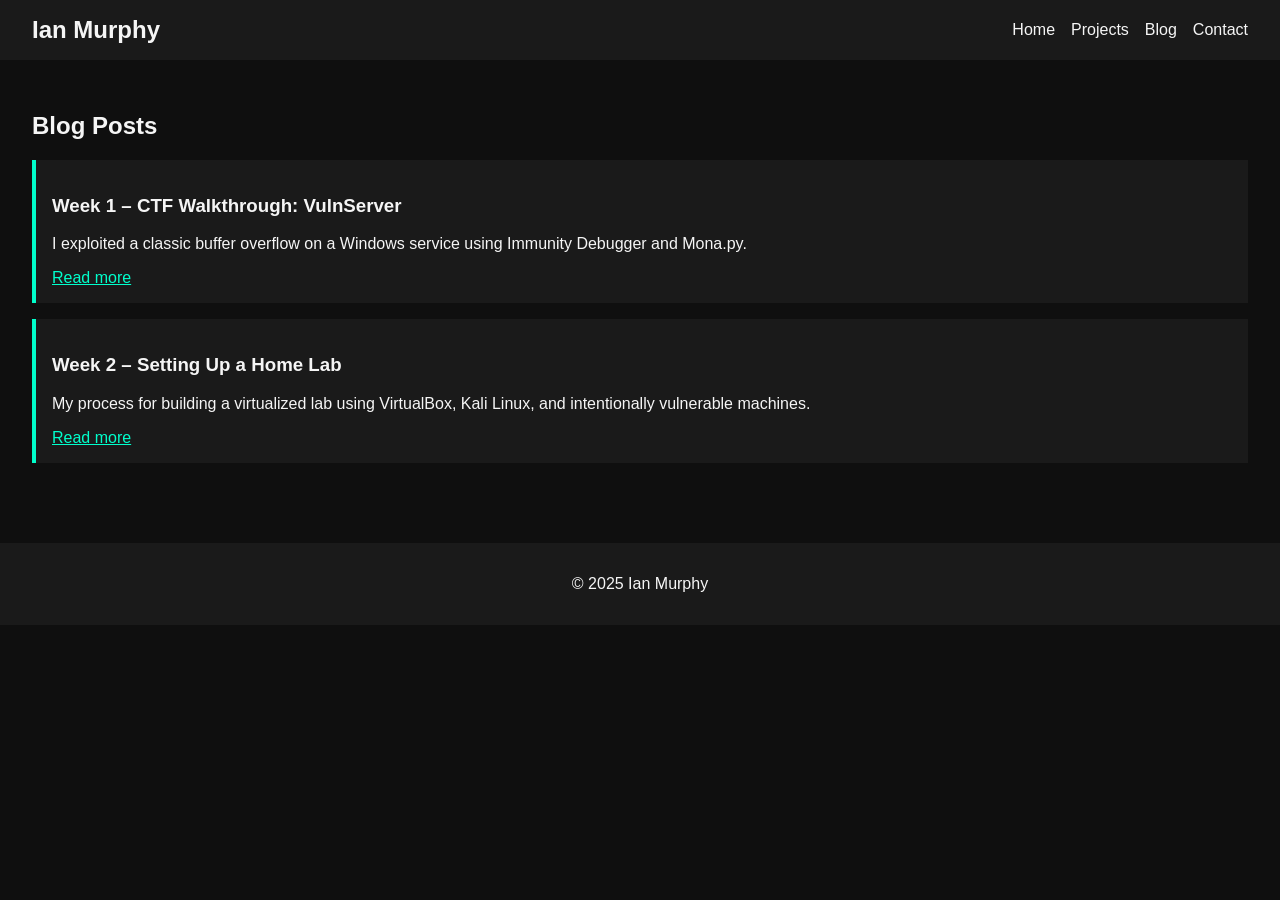
==== blog.html @ 25a6cb8d "Initial commit" ====
<!DOCTYPE html>
<html lang="en">
<head>
  <meta charset="UTF-8">
  <meta name="viewport" content="width=device-width, initial-scale=1.0">
  <title>Blog – Ian Murphy</title>
  <link rel="stylesheet" href="css/style.css">
</head>
<body>
  <header>
    <nav>
      <h1>Ian Murphy</h1>
      <ul>
        <li><a href="index.html">Home</a></li>
        <li><a href="projects.html">Projects</a></li>
        <li><a href="blog.html">Blog</a></li>
        <li><a href="contact.html">Contact</a></li>
      </ul>
    </nav>
  </header>
  <main class="blog">
    <h2>Blog Posts</h2>
    <article>
      <h3>Week 1 – CTF Walkthrough: VulnServer</h3>
      <p>I exploited a classic buffer overflow on a Windows service using Immunity Debugger and Mona.py.</p>
      <a href="#">Read more</a>
    </article>
    <article>
      <h3>Week 2 – Setting Up a Home Lab</h3>
      <p>My process for building a virtualized lab using VirtualBox, Kali Linux, and intentionally vulnerable machines.</p>
      <a href="#">Read more</a>
    </article>
  </main>
  <footer>
    <p>&copy; 2025 Ian Murphy</p>
  </footer>
</body>
</html>
---- css/style.css ----
body {
  font-family: Arial, sans-serif;
  margin: 0;
  padding: 0;
  background-color: #0f0f0f;
  color: #f5f5f5;
}
header nav {
  background-color: #1a1a1a;
  display: flex;
  justify-content: space-between;
  align-items: center;
  padding: 1rem 2rem;
}
nav h1 {
  margin: 0;
}
nav ul {
  list-style: none;
  display: flex;
  gap: 1rem;
  margin: 0;
}
nav a {
  color: #f5f5f5;
  text-decoration: none;
}
nav a:hover {
  color: #00ffcc;
}
main {
  padding: 2rem;
}
.hero {
  display: flex;
  gap: 2rem;
  align-items: center;
}
.profile-pic {
  width: 150px;
  border-radius: 50%;
}
.project-card, article {
  background: #1a1a1a;
  padding: 1rem;
  margin-bottom: 1rem;
  border-left: 4px solid #00ffcc;
}
footer {
  text-align: center;
  padding: 1rem;
  background-color: #1a1a1a;
  margin-top: 2rem;
}
a {
  color: #00ffcc;
}
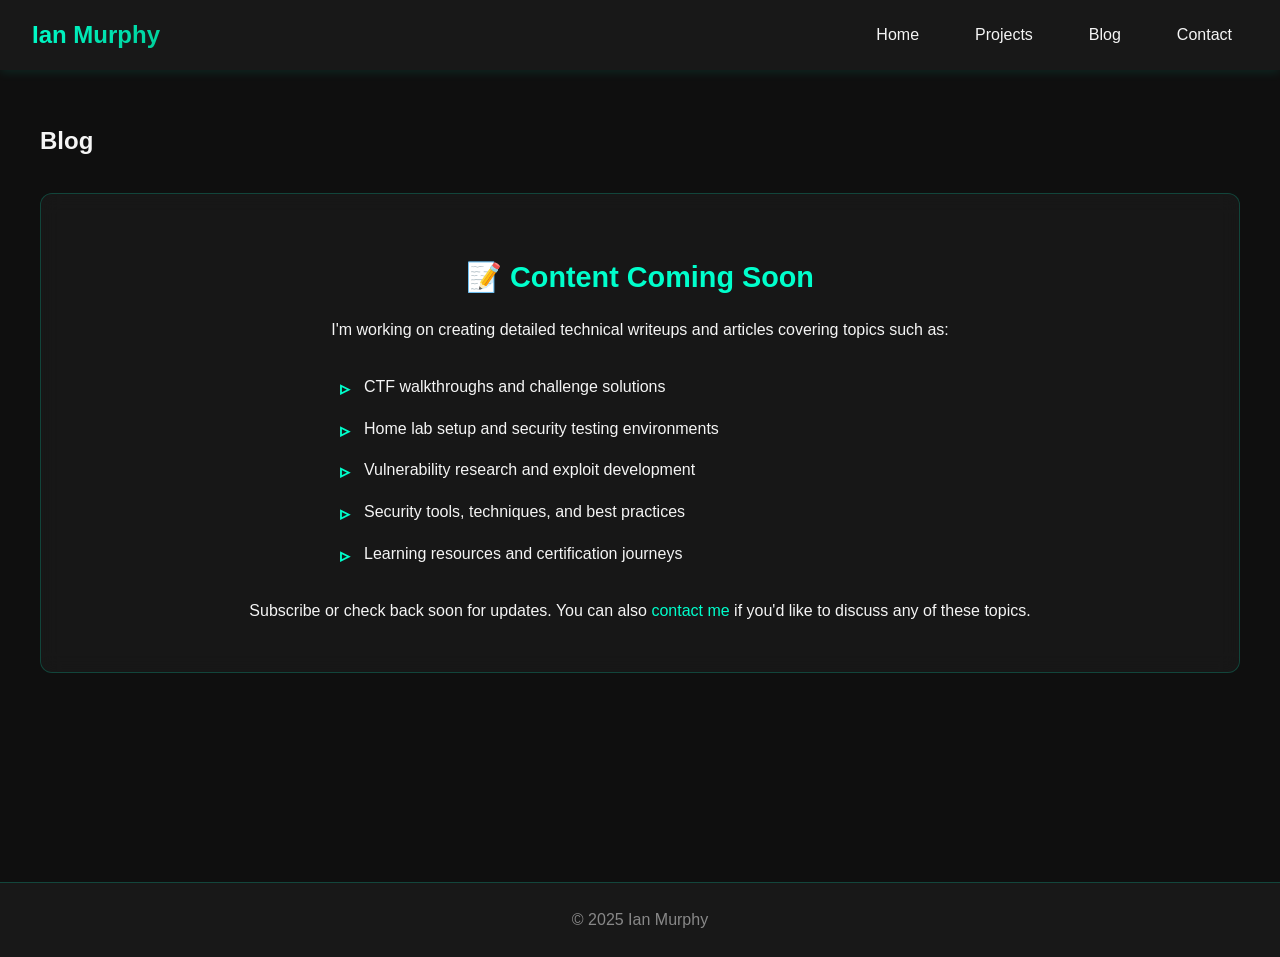
==== commit 4c7d1a75: "lots of changes" ====
--- a/blog.html
+++ b/blog.html
@@ -3,7 +3,7 @@
 <head>
   <meta charset="UTF-8">
   <meta name="viewport" content="width=device-width, initial-scale=1.0">
-  <title>Blog – Ian Murphy</title>
+  <title>Blog — Ian Murphy</title>
   <link rel="stylesheet" href="css/style.css">
 </head>
 <body>
@@ -19,20 +19,22 @@
     </nav>
   </header>
   <main class="blog">
-    <h2>Blog Posts</h2>
-    <article>
-      <h3>Week 1 – CTF Walkthrough: VulnServer</h3>
-      <p>I exploited a classic buffer overflow on a Windows service using Immunity Debugger and Mona.py.</p>
-      <a href="#">Read more</a>
-    </article>
-    <article>
-      <h3>Week 2 – Setting Up a Home Lab</h3>
-      <p>My process for building a virtualized lab using VirtualBox, Kali Linux, and intentionally vulnerable machines.</p>
-      <a href="#">Read more</a>
-    </article>
+    <h2>Blog</h2>
+    <div class="coming-soon">
+      <h3>📝 Content Coming Soon</h3>
+      <p>I'm working on creating detailed technical writeups and articles covering topics such as:</p>
+      <ul>
+        <li>CTF walkthroughs and challenge solutions</li>
+        <li>Home lab setup and security testing environments</li>
+        <li>Vulnerability research and exploit development</li>
+        <li>Security tools, techniques, and best practices</li>
+        <li>Learning resources and certification journeys</li>
+      </ul>
+      <p>Subscribe or check back soon for updates. You can also <a href="contact.html">contact me</a> if you'd like to discuss any of these topics.</p>
+    </div>
   </main>
   <footer>
     <p>&copy; 2025 Ian Murphy</p>
   </footer>
 </body>
-</html>
+</html>
--- a/css/style.css
+++ b/css/style.css
@@ -1,57 +1,387 @@
 body {
-  font-family: Arial, sans-serif;
+  font-family: 'Segoe UI', Tahoma, Geneva, Verdana, sans-serif;
   margin: 0;
   padding: 0;
   background-color: #0f0f0f;
   color: #f5f5f5;
-}
+  line-height: 1.6;
+  position: relative;
+  overflow-x: hidden;
+}
+
+/* Animated Background */
+.animated-background {
+  position: fixed;
+  top: 0;
+  left: 0;
+  width: 100%;
+  height: 100%;
+  z-index: -1;
+  background: linear-gradient(135deg, #0f0f0f 0%, #1a1a1a 100%);
+  overflow: hidden;
+}
+
+.animated-background::before {
+  content: '';
+  position: absolute;
+  width: 200%;
+  height: 200%;
+  top: -50%;
+  left: -50%;
+  background-image: 
+    radial-gradient(circle at 20% 50%, rgba(0, 255, 204, 0.03) 0%, transparent 50%),
+    radial-gradient(circle at 80% 80%, rgba(0, 255, 204, 0.05) 0%, transparent 50%),
+    radial-gradient(circle at 40% 20%, rgba(0, 204, 153, 0.04) 0%, transparent 50%);
+  animation: backgroundMove 20s ease-in-out infinite;
+}
+
+@keyframes backgroundMove {
+  0%, 100% {
+    transform: translate(0, 0) rotate(0deg);
+  }
+  50% {
+    transform: translate(-50px, -50px) rotate(5deg);
+  }
+}
+
+/* Header & Navigation */
 header nav {
-  background-color: #1a1a1a;
+  background-color: rgba(26, 26, 26, 0.95);
+  backdrop-filter: blur(10px);
   display: flex;
   justify-content: space-between;
   align-items: center;
   padding: 1rem 2rem;
-}
+  box-shadow: 0 2px 10px rgba(0, 255, 204, 0.1);
+  position: sticky;
+  top: 0;
+  z-index: 1000;
+}
+
 nav h1 {
   margin: 0;
-}
+  font-size: 1.5rem;
+  background: linear-gradient(135deg, #00ffcc 0%, #00cc99 100%);
+  -webkit-background-clip: text;
+  -webkit-text-fill-color: transparent;
+  background-clip: text;
+  cursor: default;
+}
+
 nav ul {
   list-style: none;
   display: flex;
-  gap: 1rem;
+  gap: 1.5rem;
   margin: 0;
-}
+  padding: 0;
+}
+
 nav a {
   color: #f5f5f5;
   text-decoration: none;
-}
+  transition: all 0.3s ease;
+  padding: 0.5rem 1rem;
+  border-radius: 4px;
+  position: relative;
+}
+
+nav a::after {
+  content: '';
+  position: absolute;
+  bottom: 0;
+  left: 50%;
+  width: 0;
+  height: 2px;
+  background: #00ffcc;
+  transition: all 0.3s ease;
+  transform: translateX(-50%);
+}
+
+nav a:hover::after {
+  width: 80%;
+}
+
 nav a:hover {
   color: #00ffcc;
-}
+  background-color: rgba(0, 255, 204, 0.1);
+}
+
+/* Main Content */
 main {
   padding: 2rem;
-}
+  max-width: 1200px;
+  margin: 0 auto;
+  min-height: calc(100vh - 200px);
+  position: relative;
+}
+
+/* Hero Section */
 .hero {
   display: flex;
   gap: 2rem;
   align-items: center;
-}
+  padding: 2rem;
+  background: rgba(26, 26, 26, 0.8);
+  backdrop-filter: blur(10px);
+  border-radius: 12px;
+  border: 1px solid rgba(0, 255, 204, 0.2);
+  margin-bottom: 2rem;
+  box-shadow: 0 8px 32px rgba(0, 0, 0, 0.3);
+}
+
 .profile-pic {
   width: 150px;
+  height: 150px;
   border-radius: 50%;
-}
+  border: 3px solid #00ffcc;
+  box-shadow: 0 0 30px rgba(0, 255, 204, 0.4);
+  object-fit: cover;
+  transition: all 0.3s ease;
+  animation: profilePulse 3s ease-in-out infinite;
+}
+
+@keyframes profilePulse {
+  0%, 100% {
+    box-shadow: 0 0 30px rgba(0, 255, 204, 0.4);
+  }
+  50% {
+    box-shadow: 0 0 40px rgba(0, 255, 204, 0.6);
+  }
+}
+
+.profile-pic:hover {
+  transform: scale(1.05);
+  box-shadow: 0 0 50px rgba(0, 255, 204, 0.7);
+}
+
+.hero h2 {
+  color: #00ffcc;
+  margin-top: 0;
+  font-size: 2rem;
+}
+
+.hero p {
+  margin: 1rem 0;
+}
+
+.hero strong {
+  color: #00ffcc;
+}
+
+/* Certifications Section */
+.certifications {
+  margin-top: 3rem;
+  padding: 2rem;
+  background: rgba(26, 26, 26, 0.8);
+  backdrop-filter: blur(10px);
+  border-radius: 12px;
+  border: 1px solid rgba(0, 255, 204, 0.2);
+}
+
+.certifications h2 {
+  color: #00ffcc;
+  text-align: center;
+  margin-bottom: 2rem;
+  font-size: 1.8rem;
+}
+
+.cert-badges {
+  display: flex;
+  flex-wrap: wrap;
+  justify-content: center;
+  gap: 2rem;
+}
+
+.cert-badge {
+  display: flex;
+  flex-direction: column;
+  align-items: center;
+  text-decoration: none;
+  padding: 1.5rem;
+  background: rgba(26, 26, 26, 0.6);
+  border-radius: 12px;
+  border: 2px solid transparent;
+  transition: all 0.3s ease;
+  max-width: 200px;
+}
+
+.cert-badge:hover {
+  transform: translateY(-10px);
+  border-color: #00ffcc;
+  box-shadow: 0 10px 30px rgba(0, 255, 204, 0.3);
+  background: rgba(26, 26, 26, 0.9);
+}
+
+.cert-badge img {
+  width: 150px;
+  height: 150px;
+  object-fit: contain;
+  margin-bottom: 1rem;
+  transition: transform 0.3s ease;
+}
+
+.cert-badge:hover img {
+  transform: scale(1.1);
+}
+
+.cert-name {
+  color: #f5f5f5;
+  font-weight: 600;
+  text-align: center;
+  font-size: 0.9rem;
+  margin-top: 0.5rem;
+}
+
+/* Project Cards & Articles */
 .project-card, article {
-  background: #1a1a1a;
+  background: rgba(26, 26, 26, 0.8);
+  backdrop-filter: blur(10px);
+  padding: 1.5rem;
+  margin-bottom: 1.5rem;
+  border-left: 4px solid #00ffcc;
+  border-radius: 8px;
+  transition: all 0.3s ease;
+  box-shadow: 0 4px 15px rgba(0, 0, 0, 0.3);
+}
+
+.project-card:hover, article:hover {
+  transform: translateX(10px);
+  box-shadow: 0 6px 25px rgba(0, 255, 204, 0.2);
+  border-left-width: 6px;
+  background: rgba(26, 26, 26, 0.95);
+}
+
+.project-card h3, article h3 {
+  color: #00ffcc;
+  margin-top: 0;
+}
+
+/* Coming Soon Section */
+.coming-soon {
+  background: rgba(26, 26, 26, 0.8);
+  backdrop-filter: blur(10px);
+  padding: 2rem;
+  border-radius: 12px;
+  border: 1px solid rgba(0, 255, 204, 0.2);
+  text-align: center;
+  margin-top: 2rem;
+}
+
+.coming-soon h3 {
+  color: #00ffcc;
+  font-size: 1.8rem;
+  margin-bottom: 1rem;
+}
+
+.coming-soon ul {
+  text-align: left;
+  max-width: 600px;
+  margin: 1.5rem auto;
+  list-style-type: none;
+  padding: 0;
+}
+
+.coming-soon li {
+  padding: 0.5rem 0;
+  padding-left: 1.5rem;
+  position: relative;
+}
+
+.coming-soon li:before {
+  content: "▹";
+  color: #00ffcc;
+  position: absolute;
+  left: 0;
+  font-weight: bold;
+  font-size: 1.2rem;
+}
+
+/* Contact Section */
+.contact {
+  max-width: 800px;
+  margin: 0 auto;
+}
+
+.contact h2 {
+  color: #00ffcc;
+  font-size: 2rem;
+  margin-bottom: 1.5rem;
+}
+
+.contact p {
+  font-size: 1.1rem;
+  margin: 1rem 0;
   padding: 1rem;
-  margin-bottom: 1rem;
-  border-left: 4px solid #00ffcc;
-}
+  background: rgba(26, 26, 26, 0.8);
+  backdrop-filter: blur(10px);
+  border-radius: 8px;
+  border-left: 3px solid #00ffcc;
+  transition: all 0.3s ease;
+}
+
+.contact p:hover {
+  transform: translateX(5px);
+  background: rgba(26, 26, 26, 0.95);
+}
+
+/* Links */
+a {
+  color: #00ffcc;
+  text-decoration: none;
+  transition: all 0.3s ease;
+}
+
+a:hover {
+  color: #00e6b8;
+  text-decoration: underline;
+}
+
+code {
+  background: rgba(42, 42, 42, 0.8);
+  padding: 0.2rem 0.5rem;
+  border-radius: 3px;
+  color: #00ffcc;
+  font-family: 'Courier New', monospace;
+}
+
+/* Footer */
 footer {
   text-align: center;
-  padding: 1rem;
-  background-color: #1a1a1a;
-  margin-top: 2rem;
-}
-a {
-  color: #00ffcc;
+  padding: 1.5rem;
+  background-color: rgba(26, 26, 26, 0.95);
+  backdrop-filter: blur(10px);
+  margin-top: 3rem;
+  border-top: 1px solid rgba(0, 255, 204, 0.2);
+}
+
+footer p {
+  margin: 0;
+  color: #888;
+}
+
+/* Responsive Design */
+@media (max-width: 768px) {
+  header nav {
+    flex-direction: column;
+    gap: 1rem;
+  }
+  
+  nav ul {
+    flex-wrap: wrap;
+    justify-content: center;
+  }
+  
+  .hero {
+    flex-direction: column;
+    text-align: center;
+  }
+  
+  main {
+    padding: 1rem;
+  }
+  
+  .cert-badges {
+    flex-direction: column;
+    align-items: center;
+  }
 }
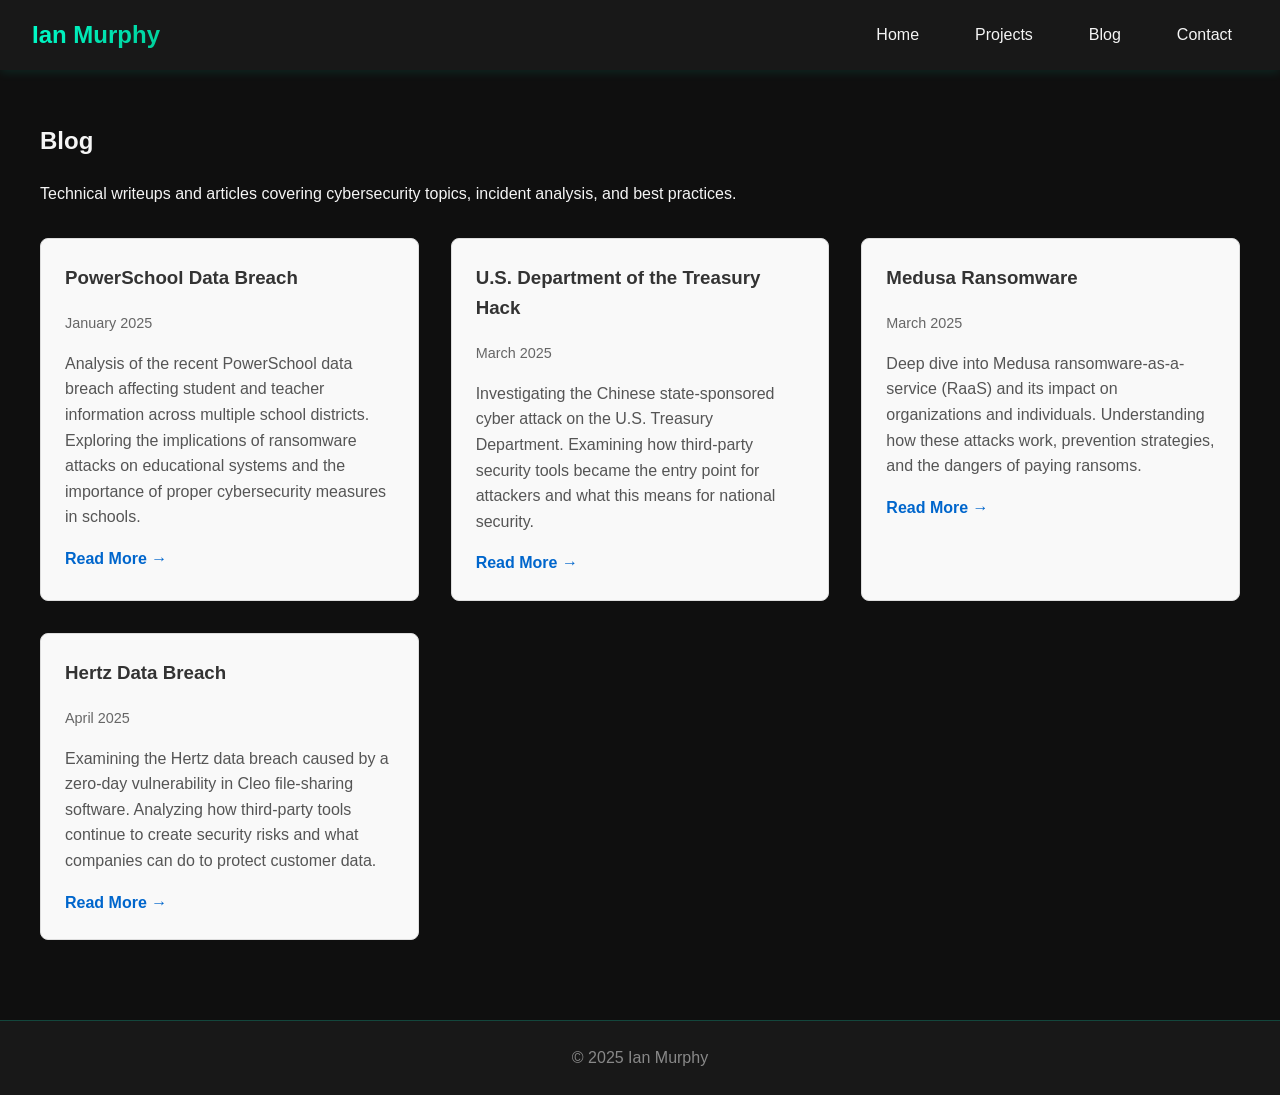
==== commit 14e2c132: "your mom" ====
--- a/blog.html
+++ b/blog.html
@@ -5,6 +5,55 @@
   <meta name="viewport" content="width=device-width, initial-scale=1.0">
   <title>Blog — Ian Murphy</title>
   <link rel="stylesheet" href="css/style.css">
+  <style>
+    .blog-grid {
+      display: grid;
+      grid-template-columns: repeat(auto-fill, minmax(300px, 1fr));
+      gap: 2rem;
+      margin-top: 2rem;
+    }
+    
+    .blog-card {
+      background: #f9f9f9;
+      border: 1px solid #ddd;
+      border-radius: 8px;
+      padding: 1.5rem;
+      transition: transform 0.2s, box-shadow 0.2s;
+    }
+    
+    .blog-card:hover {
+      transform: translateY(-5px);
+      box-shadow: 0 5px 15px rgba(0,0,0,0.1);
+    }
+    
+    .blog-card h3 {
+      margin-top: 0;
+      color: #333;
+    }
+    
+    .blog-meta {
+      color: #666;
+      font-size: 0.9rem;
+      margin-bottom: 1rem;
+    }
+    
+    .blog-excerpt {
+      color: #555;
+      line-height: 1.6;
+      margin-bottom: 1rem;
+    }
+    
+    .read-more {
+      display: inline-block;
+      color: #0066cc;
+      text-decoration: none;
+      font-weight: bold;
+    }
+    
+    .read-more:hover {
+      text-decoration: underline;
+    }
+  </style>
 </head>
 <body>
   <header>
@@ -20,17 +69,44 @@
   </header>
   <main class="blog">
     <h2>Blog</h2>
-    <div class="coming-soon">
-      <h3>📝 Content Coming Soon</h3>
-      <p>I'm working on creating detailed technical writeups and articles covering topics such as:</p>
-      <ul>
-        <li>CTF walkthroughs and challenge solutions</li>
-        <li>Home lab setup and security testing environments</li>
-        <li>Vulnerability research and exploit development</li>
-        <li>Security tools, techniques, and best practices</li>
-        <li>Learning resources and certification journeys</li>
-      </ul>
-      <p>Subscribe or check back soon for updates. You can also <a href="contact.html">contact me</a> if you'd like to discuss any of these topics.</p>
+    <p>Technical writeups and articles covering cybersecurity topics, incident analysis, and best practices.</p>
+    
+    <div class="blog-grid">
+      <div class="blog-card">
+        <h3>PowerSchool Data Breach</h3>
+        <div class="blog-meta">January 2025</div>
+        <p class="blog-excerpt">
+          Analysis of the recent PowerSchool data breach affecting student and teacher information across multiple school districts. Exploring the implications of ransomware attacks on educational systems and the importance of proper cybersecurity measures in schools.
+        </p>
+        <a href="blog-powerschool.html" class="read-more">Read More →</a>
+      </div>
+      
+      <div class="blog-card">
+        <h3>U.S. Department of the Treasury Hack</h3>
+        <div class="blog-meta">March 2025</div>
+        <p class="blog-excerpt">
+          Investigating the Chinese state-sponsored cyber attack on the U.S. Treasury Department. Examining how third-party security tools became the entry point for attackers and what this means for national security.
+        </p>
+        <a href="blog-treasury.html" class="read-more">Read More →</a>
+      </div>
+      
+      <div class="blog-card">
+        <h3>Medusa Ransomware</h3>
+        <div class="blog-meta">March 2025</div>
+        <p class="blog-excerpt">
+          Deep dive into Medusa ransomware-as-a-service (RaaS) and its impact on organizations and individuals. Understanding how these attacks work, prevention strategies, and the dangers of paying ransoms.
+        </p>
+        <a href="blog-medusa.html" class="read-more">Read More →</a>
+      </div>
+      
+      <div class="blog-card">
+        <h3>Hertz Data Breach</h3>
+        <div class="blog-meta">April 2025</div>
+        <p class="blog-excerpt">
+          Examining the Hertz data breach caused by a zero-day vulnerability in Cleo file-sharing software. Analyzing how third-party tools continue to create security risks and what companies can do to protect customer data.
+        </p>
+        <a href="blog-hertz.html" class="read-more">Read More →</a>
+      </div>
     </div>
   </main>
   <footer>
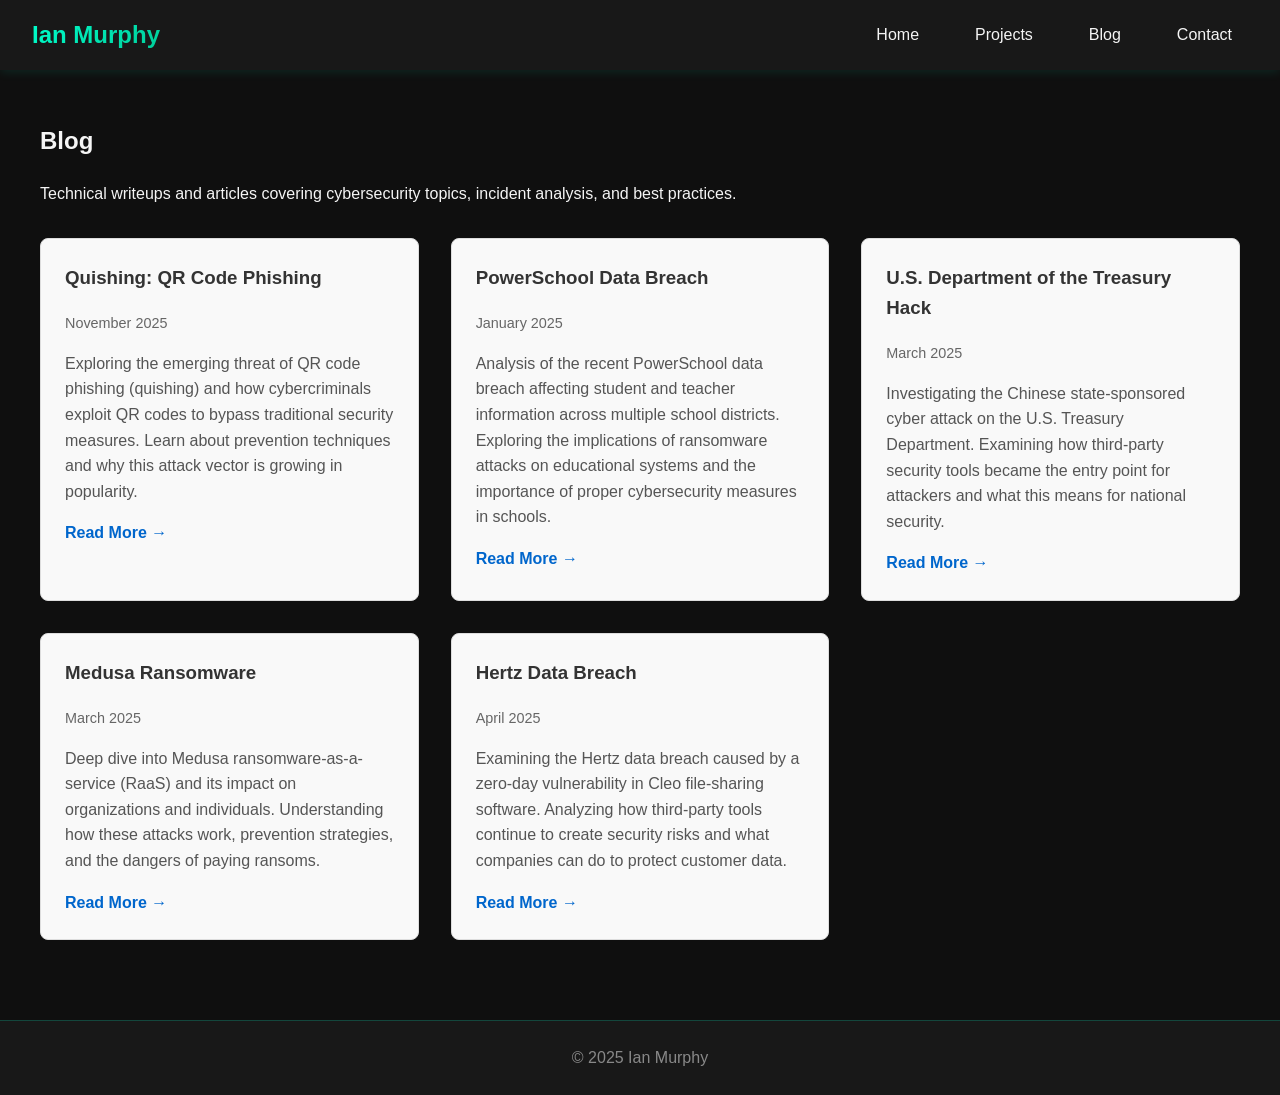
==== commit e1714f45: "added quishing blog" ====
--- a/blog.html
+++ b/blog.html
@@ -73,6 +73,15 @@
     
     <div class="blog-grid">
       <div class="blog-card">
+        <h3>Quishing: QR Code Phishing</h3>
+        <div class="blog-meta">November 2025</div>
+        <p class="blog-excerpt">
+          Exploring the emerging threat of QR code phishing (quishing) and how cybercriminals exploit QR codes to bypass traditional security measures. Learn about prevention techniques and why this attack vector is growing in popularity.
+        </p>
+        <a href="blog-quishing.html" class="read-more">Read More →</a>
+      </div>
+      
+      <div class="blog-card">
         <h3>PowerSchool Data Breach</h3>
         <div class="blog-meta">January 2025</div>
         <p class="blog-excerpt">
